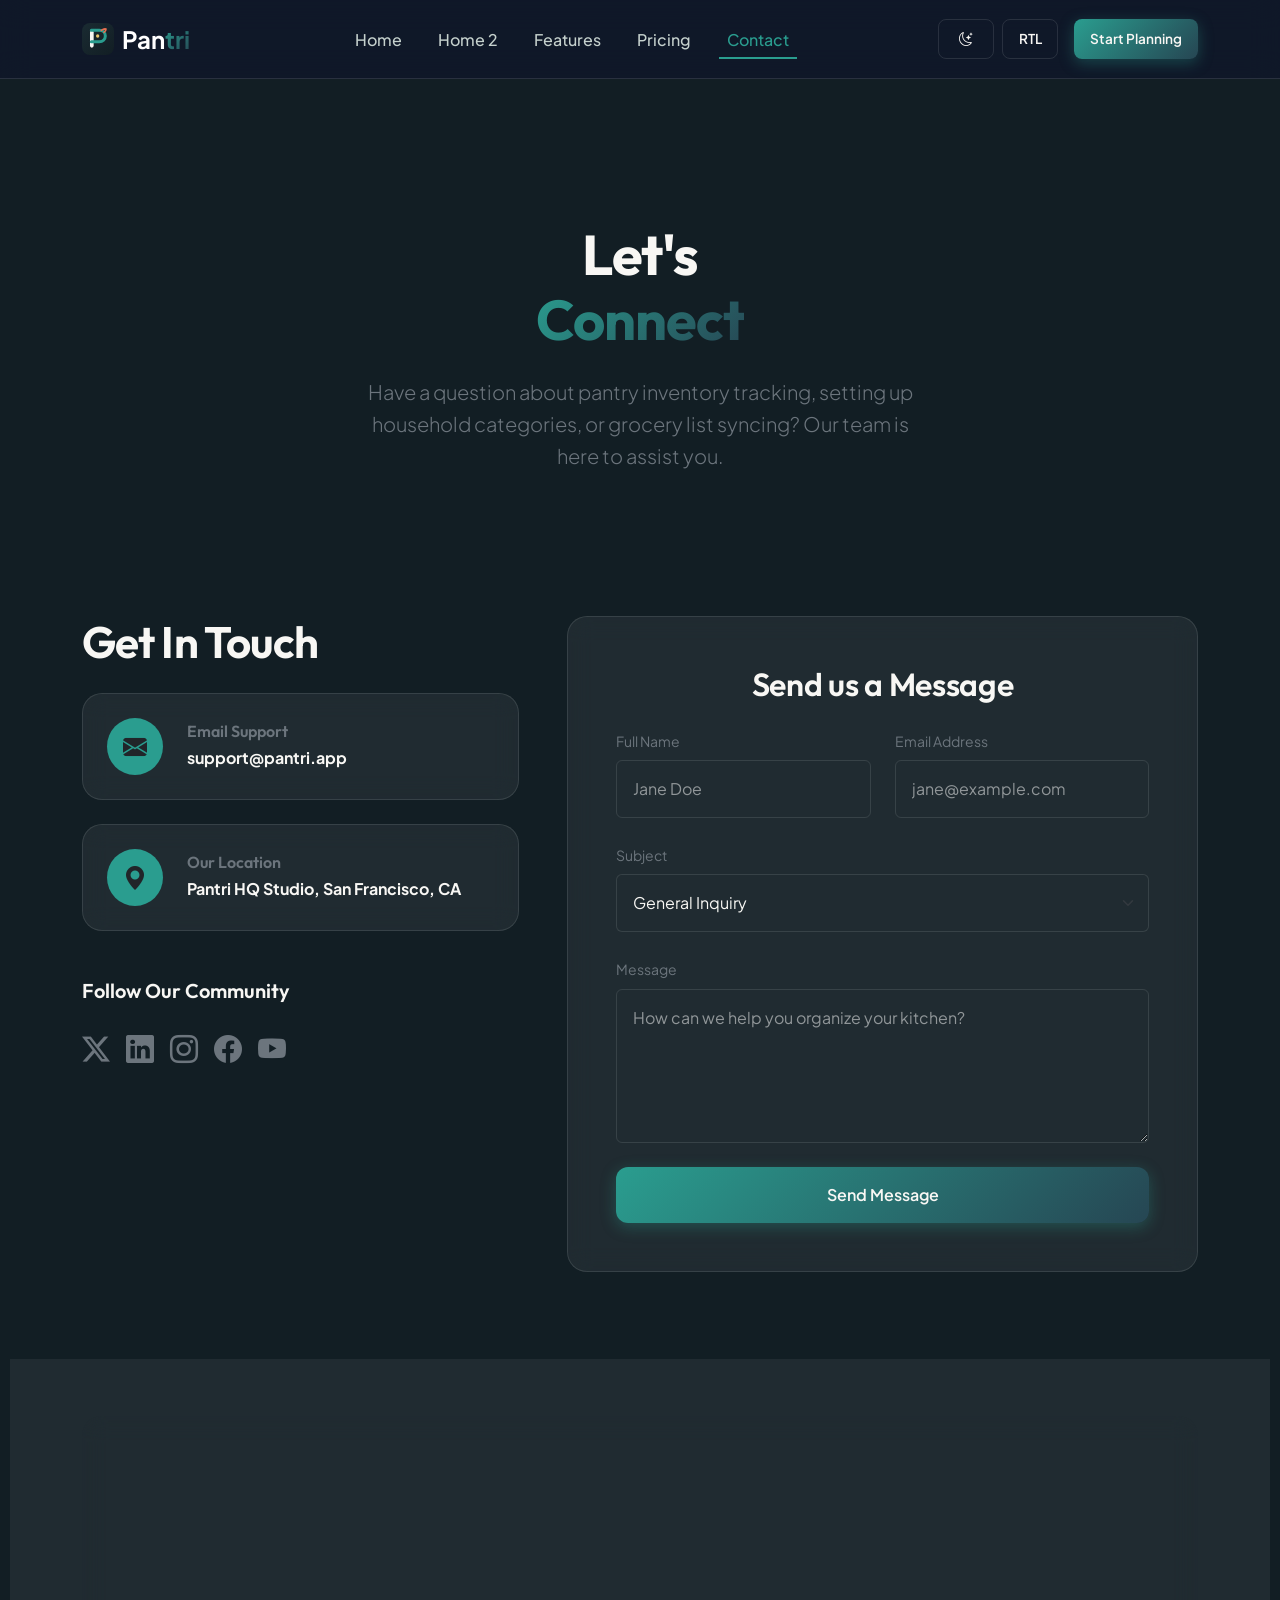
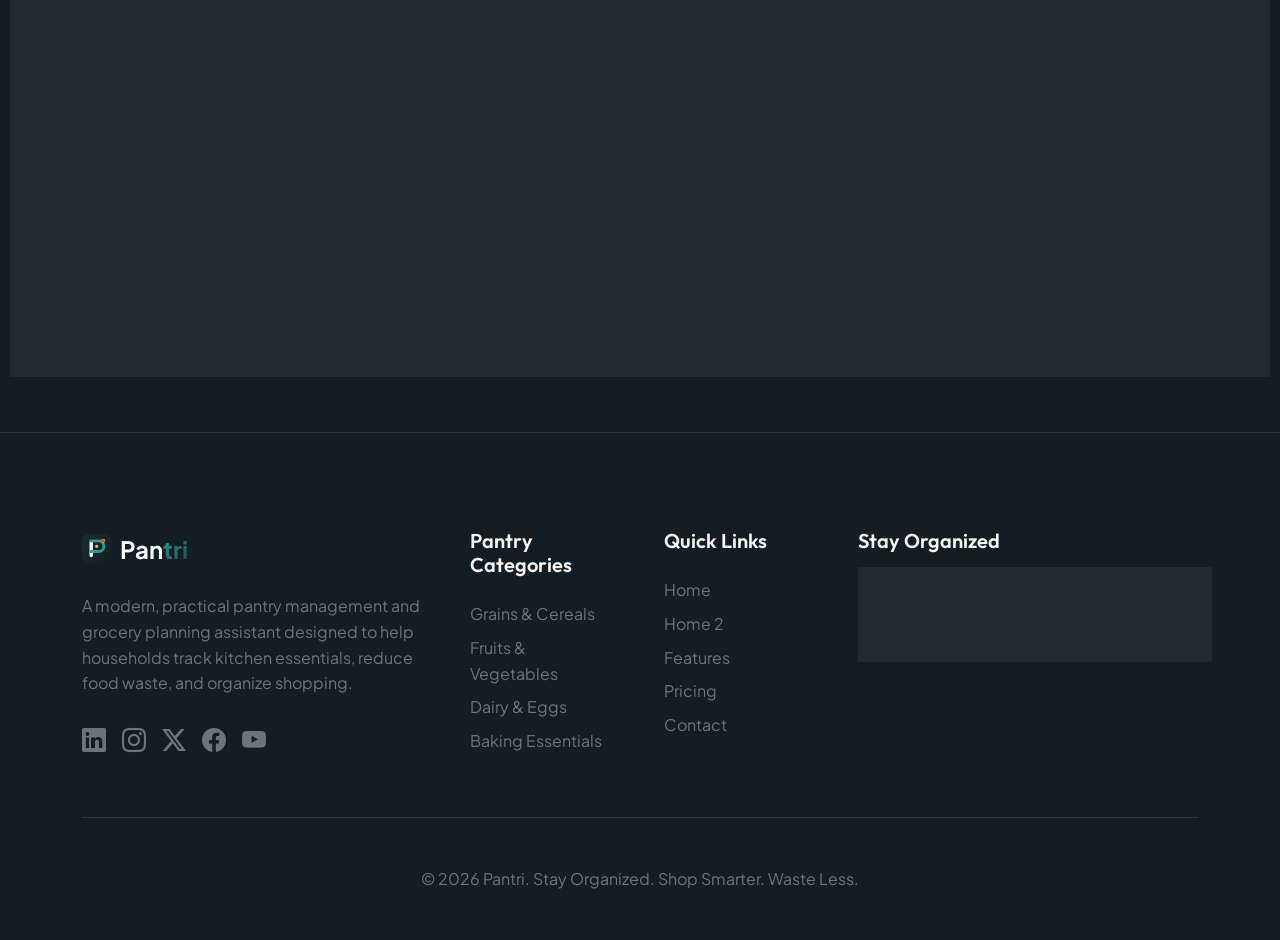
==== contact.html @ 6733223e "Initial commit: Pantri - Smart Pantry Management & Grocery Planner Website" ====
<!DOCTYPE html>
<html lang="en">

<head>
    <meta charset="UTF-8">
    <meta name="viewport" content="width=device-width, initial-scale=1.0">
    <title>Contact Us | Pantri</title>
    <link rel="icon" type="image/svg+xml" href="assets/images/logo.svg">
    <meta name="description"
        content="Get in touch with the Pantri team for support, feature suggestions, or household pantry setup assistance.">
    <link href="https://cdn.jsdelivr.net/npm/bootstrap@5.3.0/dist/css/bootstrap.min.css" rel="stylesheet">
    <link rel="stylesheet" href="https://cdn.jsdelivr.net/npm/bootstrap-icons@1.10.5/font/bootstrap-icons.css">
    <link rel="stylesheet" href="assets/css/style.css">
    <link rel="stylesheet" href="assets/css/dark-mode.css">
</head>

<body>

    <!-- Navbar -->
    <nav class="navbar navbar-expand-xl navbar-custom sticky-top">
        <div class="container">
            <a class="navbar-brand d-flex align-items-center" href="index.html">
                <img src="assets/images/logo.svg" alt="Pantri Logo" class="me-2" style="height: 32px; width: 32px;">
                <span class="fw-bold text-white fs-4">Pan<span class="text-gradient">tri</span></span>
            </a>
            <button class="navbar-toggler border-0" type="button" data-bs-toggle="collapse" data-bs-target="#navbarNav">
                <i class="bi bi-list text-white fs-2"></i>
            </button>
            <div class="collapse navbar-collapse" id="navbarNav">
                <ul class="navbar-nav mx-auto">
                    <li class="nav-item"><a class="nav-link" href="index.html">Home</a></li>
                    <li class="nav-item"><a class="nav-link" href="home2.html">Home 2</a></li>
                    <li class="nav-item"><a class="nav-link" href="services.html">Features</a></li>
                    <li class="nav-item"><a class="nav-link" href="pricing.html">Pricing</a></li>
                    <li class="nav-item"><a class="nav-link active" href="contact.html">Contact</a></li>
                </ul>
                <div class="d-flex align-items-center gap-3">
                    <div class="d-flex gap-2">
                        <button class="btn btn-outline-custom btn-sm d-flex align-items-center justify-content-center nav-toggle-btn" id="theme-toggle" title="Toggle Theme">
                            <i class="bi bi-moon-stars"></i>
                        </button>
                        <button class="btn btn-outline-custom btn-sm d-flex align-items-center justify-content-center nav-toggle-btn" id="rtl-toggle" title="RTL">
                            RTL
                        </button>
                    </div>
                    <a href="pricing.html" class="btn btn-primary-custom btn-sm d-flex align-items-center" title="Start Planning">
                        Start Planning
                    </a>
                </div>
            </div>
        </div>
    </nav>

    <!-- Contact Hero -->
    <section class="py-5 mt-5">
        <div class="container pt-5 text-center">
            <h1 class="display-3 fw-bold mb-4">Let's <br> <span class="text-gradient">Connect</span></h1>
            <p class="text-secondary lead max-w-600 mx-auto mb-5 px-3">Have a question about pantry inventory tracking, setting up household categories, or grocery list syncing? Our team is here to assist you.</p>
        </div>
    </section>

    <!-- Contact Form Section -->
    <section class="py-5">
        <div class="container">
            <div class="row g-5">
                <div class="col-lg-5 text-center text-lg-start">
                    <h2 class="h2 mb-4">Get In Touch</h2>

                    <div class="glass-card contact-info-card p-4 mb-4 d-flex flex-column flex-lg-row align-items-center text-center text-lg-start">
                        <div class="bg-primary-accent rounded-circle p-3 me-lg-4 mb-3 mb-lg-0 text-dark"><i
                                class="bi bi-envelope-fill fs-4"></i></div>
                        <div>
                            <h4 class="h6 text-secondary mb-1">Email Support</h4>
                            <p class="mb-0 fw-bold">support@pantri.app</p>
                        </div>
                    </div>

                    <div class="glass-card contact-info-card p-4 mb-4 d-flex flex-column flex-lg-row align-items-center text-center text-lg-start">
                        <div class="bg-primary-accent rounded-circle p-3 me-lg-4 mb-3 mb-lg-0 text-dark"><i
                                class="bi bi-geo-alt-fill fs-4"></i></div>
                        <div>
                            <h4 class="h6 text-secondary mb-1">Our Location</h4>
                            <p class="mb-0 fw-bold">Pantri HQ Studio, San Francisco, CA</p>
                        </div>
                    </div>

                    <div class="mt-5">
                        <h5 class="mb-4">Follow Our Community</h5>
                        <div class="d-flex justify-content-center justify-content-lg-start gap-3 fs-3 social-links">
                            <a href="#" class="text-secondary"><i class="bi bi-twitter-x"></i></a>
                            <a href="#" class="text-secondary"><i class="bi bi-linkedin"></i></a>
                            <a href="#" class="text-secondary"><i class="bi bi-instagram"></i></a>
                            <a href="#" class="text-secondary"><i class="bi bi-facebook"></i></a>
                            <a href="#" class="text-secondary"><i class="bi bi-youtube"></i></a>
                        </div>
                    </div>
                </div>

                <div class="col-lg-7">
                    <div class="glass-card p-5">
                        <h3 class="h4 mb-4 text-center">Send us a Message</h3>
                        <form id="contactForm">
                            <div class="row g-4 mb-4">
                                <div class="col-md-6">
                                    <label class="form-label text-secondary text-sm">Full Name</label>
                                    <input type="text"
                                        class="form-control bg-transparent border-color text-white shadow-none p-3"
                                        placeholder="Jane Doe">
                                </div>
                                <div class="col-md-6">
                                    <label class="form-label text-secondary text-sm">Email Address</label>
                                    <input type="email"
                                        class="form-control bg-transparent border-color text-white shadow-none p-3"
                                        placeholder="jane@example.com">
                                </div>
                            </div>
                            <div class="mb-4">
                                <label class="form-label text-secondary text-sm">Subject</label>
                                <select class="form-select bg-transparent border-color text-secondary shadow-none p-3">
                                    <option class="text-dark">General Inquiry</option>
                                    <option class="text-dark">Pantry Inventory Setup</option>
                                    <option class="text-dark">Grocery List Sync Support</option>
                                    <option class="text-dark">Feature Request & Feedback</option>
                                </select>
                            </div>
                            <div class="mb-4">
                                <label class="form-label text-secondary text-sm">Message</label>
                                <textarea class="form-control bg-transparent border-color text-white shadow-none p-3"
                                    rows="5" placeholder="How can we help you organize your kitchen?"></textarea>
                            </div>
                            <button type="submit" class="btn btn-primary-custom w-100 py-3">Send Message</button>
                        </form>
                    </div>
                </div>
            </div>
        </div>
    </section>

    <!-- Map Section -->
    <section class="py-5">
        <div class="container py-5">
            <div class="glass-card p-2 overflow-hidden shadow-lg border-0">
                <iframe
                    src="https://www.google.com/maps/embed?pb=!1m18!1m12!1m3!1d3153.8354345093747!2d-122.39998468468245!3d37.77492927975922!2m3!1f0!2f0!3f0!3m2!1i1024!2i768!4f13.1!3m3!1m2!1s0x8085807bed8f559a%3A0x4bb570dcf454c698!2sDesign%20District%2C%20San%20Francisco%2C%20CA!5e0!3m2!1sen!2sus!4v1689123456789!5m2!1sen!2sus"
                    width="100%" height="450"
                    style="border:0; border-radius: 12px; filter: grayscale(1) invert(1) contrast(1.2) opacity(0.8);"
                    allowfullscreen="" loading="lazy" referrerpolicy="no-referrer-when-downgrade"></iframe>
            </div>
        </div>
    </section>

    <!-- Footer -->
    <footer class="py-5 mt-5 border-top border-color">
        <div class="container py-5">
            <div class="row g-5">
                <div class="col-lg-4">
                    <a class="navbar-brand d-flex align-items-center mb-4" href="index.html">
                        <img src="assets/images/logo.svg" alt="Pantri Logo" height="30" width="30" class="me-2">
                        <span class="fw-bold text-white fs-4">Pan<span class="text-gradient">tri</span></span>
                    </a>
                    <p class="text-secondary">A modern, practical pantry management and grocery planning assistant designed to help households track kitchen essentials, reduce food waste, and organize shopping.</p>
                    <div class="d-flex gap-3 fs-4 mt-4 social-links">
                        <a href="#" class="text-secondary"><i class="bi bi-linkedin"></i></a>
                        <a href="#" class="text-secondary"><i class="bi bi-instagram"></i></a>
                        <a href="#" class="text-secondary"><i class="bi bi-twitter-x"></i></a>
                        <a href="#" class="text-secondary"><i class="bi bi-facebook"></i></a>
                        <a href="#" class="text-secondary"><i class="bi bi-youtube"></i></a>
                    </div>
                </div>
                <div class="col-6 col-lg-2">
                    <h5 class="mb-4">Pantry Categories</h5>
                    <ul class="list-unstyled text-secondary">
                        <li class="mb-2"><a href="services.html#categories" class="text-decoration-none text-secondary">Grains & Cereals</a></li>
                        <li class="mb-2"><a href="services.html#categories" class="text-decoration-none text-secondary">Fruits & Vegetables</a></li>
                        <li class="mb-2"><a href="services.html#categories" class="text-decoration-none text-secondary">Dairy & Eggs</a></li>
                        <li class="mb-2"><a href="services.html#categories" class="text-decoration-none text-secondary">Baking Essentials</a></li>
                    </ul>
                </div>
                <div class="col-6 col-lg-2">
                    <h5 class="mb-4">Quick Links</h5>
                    <ul class="list-unstyled text-secondary">
                        <li class="mb-2"><a href="index.html" class="text-decoration-none text-secondary">Home</a></li>
                        <li class="mb-2"><a href="home2.html" class="text-decoration-none text-secondary">Home 2</a></li>
                        <li class="mb-2"><a href="services.html" class="text-decoration-none text-secondary">Features</a></li>
                        <li class="mb-2"><a href="pricing.html" class="text-decoration-none text-secondary">Pricing</a></li>
                        <li class="mb-2"><a href="contact.html" class="text-decoration-none text-secondary">Contact</a></li>
                    </ul>
                </div>
                <div class="col-lg-4">
                    <h5 class="mb-4">Stay Organized</h5>
                    <div class="glass-card p-2 d-flex">
                        <input type="email" class="form-control bg-transparent border-0 text-white shadow-none"
                            placeholder="Enter your email">
                        <button class="btn btn-primary-custom ms-2">Subscribe</button>
                    </div>
                </div>
            </div>
            <div class="text-center mt-5 pt-5 text-secondary border-top border-color">
                <p>&copy; 2026 Pantri. Stay Organized. Shop Smarter. Waste Less.</p>
            </div>
        </div>
    </footer>

    <script src="https://cdn.jsdelivr.net/npm/bootstrap@5.3.0/dist/js/bootstrap.bundle.min.js"></script>
    <script src="assets/js/main.js"></script>
</body>

</html>
---- assets/css/style.css ----
@import url('https://fonts.googleapis.com/css2?family=Outfit:wght@400;500;600;700;800&family=Plus+Jakarta+Sans:wght@400;500;600;700;800&display=swap');

:root {
    --primary-bg: #121E24;
    --secondary-bg: #1A2B32;
    --card-bg: rgba(220, 227, 225, 0.07);
    --primary-accent: #2A9D8F;
    --secondary-accent: #264653;
    --accent-citrus: #E76F51;
    --accent-gold: #E9C46A;
    --supporting-neutral: #DCE3E1;
    --gradient-primary: linear-gradient(135deg, #2A9D8F, #264653);
    --gradient-accent: linear-gradient(135deg, #E76F51, #F4A261);
    --text-primary: #F8F7F4;
    --text-secondary: #C5D1CD;
    --border-color: rgba(220, 227, 225, 0.12);
    --glow-color: rgba(42, 157, 143, 0.28);
    --success: #2A9D8F;
    --warning: #E9C46A;
    --error: #E76F51;
    --transition: all 0.3s cubic-bezier(0.4, 0, 0.2, 1);
}

* {
    margin: 0;
    padding: 0;
    box-sizing: border-box;
}

body {
    font-size: 16px !important;
    font-family: 'Plus Jakarta Sans', sans-serif;
    font-weight: 400;
    background-color: var(--primary-bg);
    color: var(--text-primary);
    overflow-x: hidden;
    line-height: 1.6;
}

/* Glassmorphism */
.glass-card {
    background: var(--card-bg);
    backdrop-filter: blur(12px);
    -webkit-backdrop-filter: blur(12px);
    border: 1px solid var(--border-color);
    border-radius: 20px;
    transition: var(--transition);
}

.glass-card:hover {
    border-color: var(--primary-accent);
    box-shadow: 0 0 20px var(--glow-color);
    transform: translateY(-5px);
}

/* Typography Rules */
h1, .h1 {
    font-family: 'Outfit', sans-serif !important;
    font-size: clamp(2.5rem, 5vw, 3.5rem) !important;
    font-weight: 700 !important;
    letter-spacing: -0.02em;
}

.display-1,
.display-2,
.display-3,
.display-4,
.display-5,
.display-6 {
    font-family: 'Outfit', sans-serif !important;
    line-height: 1.15 !important;
    font-weight: 700 !important;
    letter-spacing: -0.02em;
}

h2, .h2 {
    font-family: 'Outfit', sans-serif !important;
    font-size: clamp(2rem, 4vw, 2.75rem) !important;
    font-weight: 650 !important;
    letter-spacing: -0.02em;
}

h3, .h3 {
    font-family: 'Outfit', sans-serif !important;
    font-size: clamp(1.5rem, 3vw, 2rem) !important;
    font-weight: 600 !important;
    letter-spacing: -0.01em;
}

h4, h5, h6, .h4, .h5, .h6 {
    font-family: 'Outfit', sans-serif !important;
    font-weight: 600 !important;
}

.text-gradient {
    background: var(--gradient-primary);
    -webkit-background-clip: text;
    background-clip: text;
    -webkit-text-fill-color: transparent;
}

/* Buttons */
.btn-primary-custom {
    background: var(--gradient-primary);
    border: none;
    color: #F8F7F4;
    padding: 12px 28px;
    border-radius: 12px;
    font-weight: 600;
    transition: var(--transition);
    box-shadow: 0 4px 15px rgba(42, 157, 143, 0.35);
}

.btn-primary-custom:hover {
    transform: translateY(-2px);
    box-shadow: 0 6px 20px rgba(42, 157, 143, 0.5);
    color: #FFFFFF;
}

.btn-outline-custom {
    background: transparent;
    border: 1px solid var(--border-color);
    color: var(--text-primary);
    padding: 12px 28px;
    border-radius: 12px;
    font-weight: 600;
    transition: var(--transition);
}

.btn-outline-custom:hover {
    background: var(--card-bg);
    border-color: var(--primary-accent);
    color: var(--primary-accent);
}

.btn-primary-custom.btn-sm,
.btn-outline-custom.btn-sm {
    padding: 6px 16px !important;
    font-size: 0.85rem !important;
    border-radius: 8px !important;
}

/* Header Buttons & Icons: Equal Height Alignment */
.navbar-custom .btn {
    height: 40px !important;
    min-height: 40px !important;
    display: inline-flex !important;
    align-items: center !important;
    justify-content: center !important;
    padding: 8px 16px !important;
    font-weight: 600;
}

.nav-toggle-btn {
    width: 56px !important;
    min-width: 56px !important;
    height: 40px !important;
    min-height: 40px !important;
    padding: 8px 10px !important;
    display: inline-flex !important;
    align-items: center !important;
    justify-content: center !important;
    gap: 0;
}

/* Navbar */
.navbar-custom {
    background: rgba(15, 23, 42, 0.8);
    backdrop-filter: blur(15px);
    border-bottom: 1px solid var(--border-color);
    padding: 15px 0;
    transition: var(--transition);
}

.navbar-brand img {
    height: 40px;
}

.nav-link {
    color: var(--text-secondary) !important;
    font-weight: 500;
    margin: 0 10px;
    transition: var(--transition);
    position: relative;
    padding-bottom: 6px !important;
}

.nav-link::after {
    content: '';
    position: absolute;
    bottom: 0;
    left: 0;
    width: 100%;
    height: 2px;
    background-color: var(--primary-accent);
    transform: scaleX(0);
    transition: transform 0.3s ease;
    transform-origin: right;
}

.nav-link:hover::after,
.nav-link.active::after {
    transform: scaleX(1);
    transform-origin: left;
}

.nav-link:hover,
.nav-link.active {
    color: var(--primary-accent) !important;
}

@media (min-width: 1200px) {
    .navbar-custom .navbar-collapse {
        align-items: center;
    }

    .navbar-custom .navbar-nav .nav-item {
        flex-shrink: 0;
    }

    .navbar-custom .navbar-nav .nav-link {
        white-space: nowrap;
    }
}

@media (max-width: 1199.98px) {
    .navbar-custom {
        z-index: 1050 !important;
    }
    
    .navbar-custom .navbar-brand,
    .navbar-custom .navbar-toggler {
        position: relative;
        z-index: 1060 !important;
    }

    .navbar-custom .navbar-collapse {
        position: fixed !important;
        top: 0;
        left: 0;
        width: 100vw !important;
        height: 100vh !important;
        background: var(--primary-bg) !important;
        z-index: 1050 !important;
        padding: 100px 24px 40px !important;
        margin: 0 !important;
        border: none !important;
        border-radius: 0 !important;
        display: flex !important;
        flex-direction: column !important;
        align-items: center !important;
        justify-content: center !important;
        overflow-y: auto !important;
        opacity: 0;
        visibility: hidden;
        transition: opacity 0.3s ease, visibility 0.3s ease !important;
    }

    .navbar-custom .navbar-collapse.collapsing {
        height: 100vh !important;
        display: flex !important;
        opacity: 0;
        visibility: visible !important;
        transition: opacity 0.3s ease !important;
    }

    .navbar-custom .navbar-collapse.show {
        opacity: 1 !important;
        visibility: visible !important;
    }
    
    .navbar-custom .navbar-collapse:not(.show):not(.collapsing) {
        display: none !important;
    }

    .navbar-custom .navbar-nav {
        text-align: center;
        margin-bottom: 30px !important;
        width: 100%;
        display: flex;
        flex-direction: column;
        align-items: center;
        gap: 15px !important;
    }

    .navbar-custom .navbar-nav .nav-link {
        font-size: 1.5rem !important;
        padding: 8px 0 !important;
        margin: 0 !important;
    }

    .navbar-custom .navbar-collapse > .d-flex.align-items-center.gap-3 {
        justify-content: center !important;
        width: 100% !important;
        flex-direction: row !important;
        flex-wrap: wrap !important;
        gap: 15px !important;
    }
}

.back-to-top {
    position: fixed;
    right: 24px;
    bottom: 24px;
    width: 46px;
    height: 46px;
    border: 1px solid var(--border-color);
    border-radius: 12px;
    background: rgba(30, 41, 59, 0.9);
    color: #f8fafc;
    display: inline-flex;
    align-items: center;
    justify-content: center;
    cursor: pointer;
    z-index: 999;
    opacity: 0;
    visibility: hidden;
    transform: translateY(8px);
    transition: var(--transition);
}

.back-to-top i {
    color: inherit;
    font-size: 20px;
    line-height: 1;
}

.back-to-top:hover {
    border-color: var(--primary-accent);
    color: var(--primary-accent);
    background: rgba(30, 41, 59, 1);
}

.back-to-top.show {
    opacity: 1;
    visibility: visible;
    transform: translateY(0);
}

/* Hero Section */
.hero-section {
    padding: 140px 0 100px;
    position: relative;
    overflow: hidden;
}

[dir="rtl"] .hero-section {
    text-align: right !important;
}

@media (min-width: 992px) {
    [dir="rtl"] .hero-section .text-lg-start {
        text-align: right !important;
    }
    [dir="rtl"] .hero-section .justify-content-lg-start {
        justify-content: flex-start !important;
    }
[dir="rtl"] .hero-section .pe-lg-5 {
        padding-right: 0 !important;
        padding-left: 3rem !important;
    }
}

.hero-section-alt {
    position: relative;
    overflow: hidden;
}

.hero-glow {
    position: absolute;
    top: -10%;
    right: -10%;
    width: 600px;
    height: 600px;
    background: radial-gradient(circle, rgba(42, 157, 143, 0.18) 0%, rgba(38, 70, 83, 0.06) 50%, transparent 100%);
    filter: blur(80px);
    z-index: -1;
}

.hero-mockup-wrapper {
    position: relative;
    z-index: 1;
}

.hero-mockup-wrapper img {
    width: 100%;
    border-radius: 30px;
    border: 1px solid var(--border-color);
    box-shadow: 0 30px 60px rgba(0, 0, 0, 0.5);
}

.premium-brand-img {
    width: 100%;
    aspect-ratio: 16 / 9;
    object-fit: cover;
    display: block;
}

/* Animations */
@keyframes float {
    0% {
        transform: translateY(0px);
    }

    50% {
        transform: translateY(-20px);
    }

    100% {
        transform: translateY(0px);
    }
}

.float-animation {
    animation: float 6s ease-in-out infinite;
}

/* Dashboard UI */
.dashboard-card {
    background: var(--card-bg);
    border: 1px solid var(--border-color);
    border-radius: 16px;
    padding: 24px;
    height: 100%;
    transition: var(--transition);
}

.stat-icon {
    width: 48px;
    height: 48px;
    display: flex;
    align-items: center;
    justify-content: center;
    border-radius: 12px;
    font-size: 1.5rem;
    margin-bottom: 20px;
}

.sidebar-nav {
    list-style: none;
    padding: 0;
}

.sidebar-link {
    display: flex;
    align-items: center;
    padding: 12px 20px;
    color: var(--text-secondary);
    text-decoration: none;
    border-radius: 10px;
    margin-bottom: 8px;
    transition: var(--transition);
}

.sidebar-link i {
    width: 24px;
    margin-right: 12px;
    font-size: 1.2rem;
}

.sidebar-link:hover,
.sidebar-link.active {
    background: rgba(34, 197, 94, 0.1);
    color: var(--primary-accent);
}

.table-glass {
    border-collapse: separate;
    border-spacing: 0 10px;
}

.table-glass tr td,
.table-glass tr th {
    background: var(--card-bg);
    border: none;
    padding: 15px 20px;
    vertical-align: middle;
}

.table-glass tr td:first-child {
    border-radius: 12px 0 0 12px;
}

.table-glass tr td:last-child {
    border-radius: 0 12px 12px 0;
}

.status-badge {
    padding: 5px 12px;
    border-radius: 20px;
    font-size: 0.8rem;
    font-weight: 600;
}

.status-active {
    background: rgba(34, 197, 94, 0.1);
    color: var(--success);
}

.status-paused {
    background: rgba(245, 158, 11, 0.1);
    color: var(--warning);
}

/* Sidebar & Main Content Layout */
.sidebar {
    width: 280px;
    background: var(--secondary-bg);
    border-right: 1px solid var(--border-color);
    height: 100vh;
    position: fixed;
    top: 0;
    left: 0;
    padding: 30px;
    z-index: 1050;
    transition: var(--transition);
}

.main-content {
    margin-left: 280px;
    padding: 40px;
    min-height: 100vh;
}

/* Responsive */
@media (max-width: 991px) {
    .sidebar {
        transform: translateX(-100%);
    }

    .sidebar.active {
        transform: translateX(0);
    }

    .main-content {
        margin-left: 0;
    }
}

/* RTL Layout Overrides */
[dir="rtl"] .sidebar {
    left: auto !important;
    right: 0 !important;
    border-right: none !important;
    border-left: 1px solid var(--border-color) !important;
}

[dir="rtl"] .main-content {
    margin-left: 0 !important;
    margin-right: 280px !important;
}

[dir="rtl"] .sidebar-link i {
    margin-right: 0 !important;
    margin-left: 12px !important;
}

[dir="rtl"] #delivery-section .bg-primary-accent,
[dir="rtl"] #delivery-section .bg-secondary {
    display: inline-flex;
    align-items: center;
    justify-content: center;
    flex-shrink: 0;
}

[dir="rtl"] #delivery-section .bg-primary-accent i,
[dir="rtl"] #delivery-section .bg-secondary i {
    line-height: 1;
    display: block;
}

[dir="rtl"] #orders-section .bi-credit-card-2-front {
    margin-right: 0 !important;
    margin-left: 1rem !important;
}

@media (min-width: 992px) {
    [dir="rtl"] .contact-info-card {
        flex-direction: row-reverse !important;
    }

    [dir="rtl"] .contact-info-card .bg-primary-accent {
        margin-left: 0 !important;
        margin-right: 1.5rem !important;
    }
}

.contact-info-card .bg-primary-accent {
    display: inline-flex;
    align-items: center;
    justify-content: center;
    flex-shrink: 0;
}

.contact-info-card .bg-primary-accent i {
    line-height: 1;
    display: block;
}

@media (max-width: 991px) {
    [dir="rtl"] .sidebar {
        transform: translateX(100%) !important;
    }

    [dir="rtl"] .sidebar.active {
        transform: translateX(0) !important;
    }

    [dir="rtl"] .main-content {
        margin-right: 0 !important;
    }
}


.max-w-600 {
    max-width: 600px;
}

.text-sm {
    font-size: 0.875rem;
}

.bg-secondary-bg {
    background-color: var(--secondary-bg);
}

.border-color {
    border-color: var(--border-color) !important;
}

.text-primary-accent {
    color: var(--primary-accent) !important;
}

/* Form Controls Visibility */
.form-control,
.form-select {
    color: var(--text-primary) !important;
}

.form-control::placeholder {
    color: rgba(255, 255, 255, 0.5) !important;
    opacity: 1 !important;
}

.form-control:focus,
.form-select:focus {
    color: var(--text-primary) !important;
    border-color: var(--primary-accent) !important;
    background-color: rgba(255, 255, 255, 0.02) !important;
    outline-color: var(--primary-accent) !important;
    box-shadow: 0 0 0 0.25rem rgba(169, 196, 108, 0.25) !important;
}

.input-group-text {
    background-color: transparent;
    border-color: var(--border-color);
    color: var(--text-secondary);
}

/* Social Links Hover */
footer .social-links a.text-secondary {
    transition: all 0.3s ease;
}

footer .social-links a.text-secondary:hover {
    color: var(--primary-accent) !important;
    transform: translateY(-5px) !important;
}

/* Footer Styles: Link Hover & Spacing Fix */
footer {
    padding-top: 3rem !important;
    padding-bottom: 1rem !important;
}

footer .container {
    padding-top: 3rem !important;
    padding-bottom: 0 !important;
}

footer p {
    margin-bottom: 0 !important;
}

footer a.text-secondary {
    transition: var(--transition);
    display: inline-block;
}

footer a.text-secondary:hover {
    color: var(--primary-accent) !important;
    transform: translateX(5px);
}

body.light-theme footer a.text-secondary:hover {
    color: var(--secondary-accent) !important;
    transform: translateX(5px);
}

@media (min-width: 992px) and (max-width: 1199.98px) {
    .story-quote {
        min-height: 108px;
    }
}

/* Custom primary brand color overrides */
.bg-primary-accent {
    background-color: var(--primary-accent) !important;
}
.border-primary-accent {
    border-color: var(--primary-accent) !important;
}
a {
    color: var(--primary-accent);
    text-decoration: none;
    transition: var(--transition);
}
a:hover {
    color: var(--secondary-accent);
    text-decoration: none !important;
}
a.text-primary-accent:hover {
    color: var(--secondary-accent) !important;
    text-decoration: none !important;
    opacity: 0.9;
}
mark {
    background-color: rgba(42, 157, 143, 0.2);
    color: var(--text-primary);
}
u {
    text-decoration-color: var(--primary-accent);
}

/* Dashboard Numbers custom fonts and size rules */
.dashboard-number, .stat-number, .number-font {
    font-family: 'Plus Jakarta Sans', sans-serif !important;
    font-weight: 700 !important;
}

/* Unique layout helper classes */
.section-title {
    font-family: 'Outfit', sans-serif !important;
    font-size: clamp(1.75rem, 4vw, 2.5rem) !important;
    font-weight: 700 !important;
    line-height: 1.25 !important;
    letter-spacing: -0.02em;
}

.hover-effect {
    transition: var(--transition);
}
.hover-effect:hover {
    transform: translateY(-5px);
    box-shadow: 0 10px 25px rgba(42, 157, 143, 0.2) !important;
    border-color: var(--primary-accent) !important;
}
.max-w-700 {
    max-width: 700px;
}

.hero-title {
    font-family: 'Outfit', sans-serif !important;
    font-size: clamp(2rem, 5vw, 3.25rem) !important;
    line-height: 1.15 !important;
    font-weight: 750 !important;
    letter-spacing: -0.025em;
}

/* Dashboard overview metric cards text sizing */
.overview-metric-card h3 {
    font-size: clamp(1.3rem, 1.8vw, 1.65rem) !important;
}

@media (width: 1024px) {
    .sidebar {
        transform: translateX(-100%) !important;
    }

    .sidebar.active {
        transform: translateX(0) !important;
    }

    #sidebar-close {
        display: block !important;
    }

    .main-content {
        margin-left: 0 !important;
        padding: 24px !important;
    }

    .main-content header {
        flex-wrap: nowrap;
        align-items: center !important;
        gap: 12px !important;
        margin-bottom: 2rem !important;
    }

    .main-content header > .d-flex.align-items-center {
        flex: 1 1 auto;
        min-width: 0;
    }

    .main-content header > .d-flex.align-items-center.gap-3 {
        width: auto;
        justify-content: flex-end;
        gap: 8px !important;
        flex-shrink: 0;
    }

    .main-content header #sidebar-toggle {
        display: inline-flex !important;
        align-items: center;
        justify-content: center;
        width: 40px !important;
        min-width: 40px !important;
        height: 40px !important;
        min-height: 40px !important;
        padding: 0 !important;
    }

    .main-content header #sidebar-toggle i {
        font-size: 1.9rem !important;
    }

    .main-content header h1 {
        font-size: 1.75rem !important;
    }

    .main-content header .nav-toggle-btn {
        width: 40px !important;
        min-width: 40px !important;
        height: 40px !important;
        min-height: 40px !important;
        padding: 0 !important;
    }

    .main-content header img.rounded-circle {
        width: 36px !important;
        height: 36px !important;
    }
}

/* Mobile responsive overrides for Dashboard Header & Section Alignments */
@media (max-width: 991px) {
    .main-content {
        padding: 24px !important; /* Reduce padding from 40px to 24px on tablet/mobile for alignment */
    }
    
    .main-content header h1 {
        font-size: 1.5rem !important; /* Reduce dashboard header title size on tablet/mobile */
    }
}

@media (max-width: 767px) {
    .overview-metric-card h3 {
        font-size: 1.65rem !important; /* Scale down overview metric numbers to avoid wrapping */
    }
}

@media (max-width: 575px) {
    .main-content {
        padding: 16px !important; /* Further reduce padding on small mobile screens */
    }
    
    .main-content header {
        margin-bottom: 2rem !important;
    }
    
    .main-content header h1 {
        font-size: 1rem !important; /* Significantly reduce dashboard header title size on mobile to fit one line */
    }
    
    .main-content header p.text-sm {
        font-size: 0.7rem !important; /* Scale down header subtitle text */
    }

    .main-content header .nav-toggle-btn {
        width: 32px !important;
        min-width: 32px !important;
        height: 32px !important;
        min-height: 32px !important;
        padding: 0 !important;
        font-size: 0.75rem !important;
        border-radius: 6px !important;
    }

    .main-content header #sidebar-toggle i {
        font-size: 1.5rem !important; /* Reduce burger menu icon size on mobile */
    }

    .main-content header img.rounded-circle {
        width: 32px !important;
        height: 32px !important; /* Reduce avatar image size on mobile */
    }
    
    /* Ensure header controls are clean on mobile */
    .main-content header .d-flex.align-items-center.gap-3 {
        gap: 8px !important;
    }
    
    /* Stats metric card titles and texts scaling */
    .overview-metric-card h3 {
        font-size: 1.35rem !important;
    }
    
    .overview-metric-card .overview-metric-label {
        font-size: 0.8rem !important;
    }
    
    .overview-metric-card .overview-metric-change {
        font-size: 0.75rem !important;
    }
    
    /* Stack chart headers to avoid overlap */
    .dashboard-card .d-flex.justify-content-between.align-items-center.mb-4 {
        flex-direction: column !important;
        align-items: flex-start !important;
        gap: 12px !important;
    }
    
    /* Stack greenhouse logs item headers on mobile */
    .bg-secondary-bg .d-flex.justify-content-between.mb-1 {
        flex-direction: column !important;
        align-items: flex-start !important;
        gap: 6px !important;
    }
}

.portfolio-card-equal {
    height: 100%;
    display: flex;
    flex-direction: column;
}

.portfolio-card-equal p.text-secondary {
    flex-grow: 1;
}

/* Revolutionary Features RTL Alignment */
[dir="rtl"] #revolutionary-features {
    text-align: right !important;
}

[dir="rtl"] #revolutionary-features .feature-icon {
    margin-right: 0 !important;
    margin-left: 1.5rem !important;
}

[dir="rtl"] #revolutionary-features li i {
    margin-right: 0 !important;
    margin-left: 0.5rem !important;
}

/* Weekly Box Preview RTL Alignment */
[dir="rtl"] #box-preview {
    text-align: right !important;
}

[dir="rtl"] #box-preview .badge {
    margin-right: 0 !important;
    margin-left: 1rem !important;
}

/* Pricing Plans RTL Alignment */
[dir="rtl"] #pricing-plans {
    text-align: right !important;
}

[dir="rtl"] #pricing-plans li i {
    margin-right: 0 !important;
    margin-left: 0.5rem !important;
}

/* Pricing FAQ RTL Alignment and Dark Theme Visibility */
#pricingFaqAccordion .accordion-button {
    color: var(--text-primary) !important;
}

#pricingFaqAccordion .accordion-body {
    color: var(--text-secondary) !important;
}

[dir="rtl"] #pricingFaqAccordion {
    direction: rtl;
}

[dir="rtl"] #pricingFaqAccordion .accordion-button {
    text-align: right;
}

body:not(.light-theme) #pricingFaqAccordion .accordion-button::after {
    filter: brightness(0) invert(1);
}

/* Features Page: RTL Alignment */
[dir="rtl"] #growing-process {
    text-align: right !important;
}

[dir="rtl"] #growing-process .process-step-number {
    margin-right: 0 !important;
    margin-left: 1.5rem !important;
}

/* Testimonials RTL Alignment */
[dir="rtl"] #testimonials {
    text-align: right !important;
}

@media (min-width: 992px) {
    [dir="rtl"] #testimonials .testimonial-header {
        align-items: flex-start !important;
    }
    
    [dir="rtl"] #testimonials .testimonial-meta {
        text-align: right !important;
    }
}
---- assets/css/dark-mode.css ----
/* Light Mode Theme for Pantry Management & Grocery Planner (Nordic Botanical & Citrus Palette) */

body.light-theme {
    --primary-bg: #F8F7F4;
    --secondary-bg: #FFFFFF;
    --card-bg: #FFFFFF;
    --primary-accent: #2A9D8F;
    --secondary-accent: #264653;
    --accent-citrus: #E76F51;
    --accent-gold: #E9C46A;
    --supporting-neutral: #DCE3E1;
    --gradient-primary: linear-gradient(135deg, #264653, #2A9D8F);
    --gradient-accent: linear-gradient(135deg, #E76F51, #F4A261);
    --text-primary: #1A262B;
    --text-secondary: #53666C;
    --border-color: rgba(26, 38, 43, 0.08);
    --glow-color: rgba(42, 157, 143, 0.2);
    background-color: var(--primary-bg);
    color: var(--text-primary);
}

/* Navbar Light Theme */
body.light-theme .navbar-custom {
    background: rgba(248, 247, 244, 0.92);
    backdrop-filter: blur(15px);
    border-bottom: 1px solid rgba(26, 38, 43, 0.08);
}

body.light-theme .nav-link {
    color: #53666C !important;
}

body.light-theme .nav-link:hover,
body.light-theme .nav-link.active {
    color: var(--primary-accent) !important;
}

body.light-theme .nav-link::after {
    background-color: var(--primary-accent) !important;
}

body.light-theme .navbar-brand .text-white {
    color: #1A262B !important;
}

/* Sections & Typography */
body.light-theme .bg-secondary-bg {
    background-color: #FFFFFF;
}

body.light-theme .text-secondary {
    color: #53666C !important;
}

body.light-theme .text-white {
    color: #1A262B !important;
}

body.light-theme .display-1,
body.light-theme .display-2,
body.light-theme .display-3,
body.light-theme .display-4,
body.light-theme .display-5,
body.light-theme .display-6,
body.light-theme .h1,
body.light-theme .h2,
body.light-theme .h3,
body.light-theme .h4,
body.light-theme .h5,
body.light-theme .h6,
body.light-theme .section-title,
body.light-theme .hero-title {
    color: #1A262B;
}

body.light-theme .hero-ai-enhanced-badge {
    background-color: var(--primary-accent) !important;
    color: #F8F7F4 !important;
}

/* Cards */
body.light-theme .glass-card {
    background: #FFFFFF;
    border-color: rgba(26, 38, 43, 0.08);
    box-shadow: 0 10px 30px rgba(26, 38, 43, 0.05);
}

body.light-theme .glass-card:hover {
    border-color: var(--primary-accent);
    box-shadow: 0 15px 35px rgba(42, 157, 143, 0.18);
}

/* Tables */
body.light-theme .table-dark {
    --bs-table-bg: transparent;
    color: #1A262B;
}

body.light-theme .table-glass tr td,
body.light-theme .table-glass tr th {
    background: #FFFFFF;
    color: #1A262B;
    border-bottom: 1px solid rgba(26, 38, 43, 0.08);
}

body.light-theme .table-glass th.text-secondary {
    color: #53666C !important;
}

/* Form Controls */
body.light-theme .form-control,
body.light-theme .form-select {
    border-color: rgba(26, 38, 43, 0.18) !important;
    color: #1A262B !important;
    background-color: #FFFFFF !important;
}

body.light-theme .form-control::placeholder {
    color: #8A9A9F !important;
}

body.light-theme .input-group-text {
    border-color: rgba(26, 38, 43, 0.18) !important;
    color: #53666C !important;
}

/* Footer */
body.light-theme footer {
    border-top: 1px solid rgba(26, 38, 43, 0.08);
}

body.light-theme footer .text-secondary {
    color: #53666C !important;
}

body.light-theme footer a {
    transition: color 0.3s ease, transform 0.3s ease;
}

body.light-theme footer a:hover {
    color: var(--primary-accent) !important;
}

body.light-theme footer .social-links a:hover {
    transform: translateY(-5px);
}

body.light-theme .border-color {
    border-color: rgba(26, 38, 43, 0.08) !important;
}

/* Navbar Toggler Fix */
body.light-theme .navbar-toggler,
body.light-theme .navbar-toggler i {
    color: #1A262B !important;
    opacity: 1 !important;
    box-shadow: none !important;
    outline: none !important;
}

/* Mobile/Tablet Menu Fix */
@media (max-width: 1199.98px) {
    body.light-theme .navbar-custom .navbar-collapse {
        background: rgba(248, 247, 244, 0.98) !important;
    }
}

/* Buttons */
body.light-theme .btn-outline-custom {
    color: #1A262B;
    border-color: rgba(26, 38, 43, 0.18);
}

body.light-theme .btn-outline-custom:hover {
    background: #E8EEEC;
    border-color: var(--primary-accent);
    color: var(--primary-accent);
}

body.light-theme .btn-primary-custom {
    background: var(--gradient-primary);
    color: #F8F7F4;
    box-shadow: 0 4px 15px rgba(38, 70, 83, 0.3);
}

body.light-theme .btn-primary-custom:hover {
    box-shadow: 0 6px 20px rgba(42, 157, 143, 0.45);
    color: #FFFFFF;
}
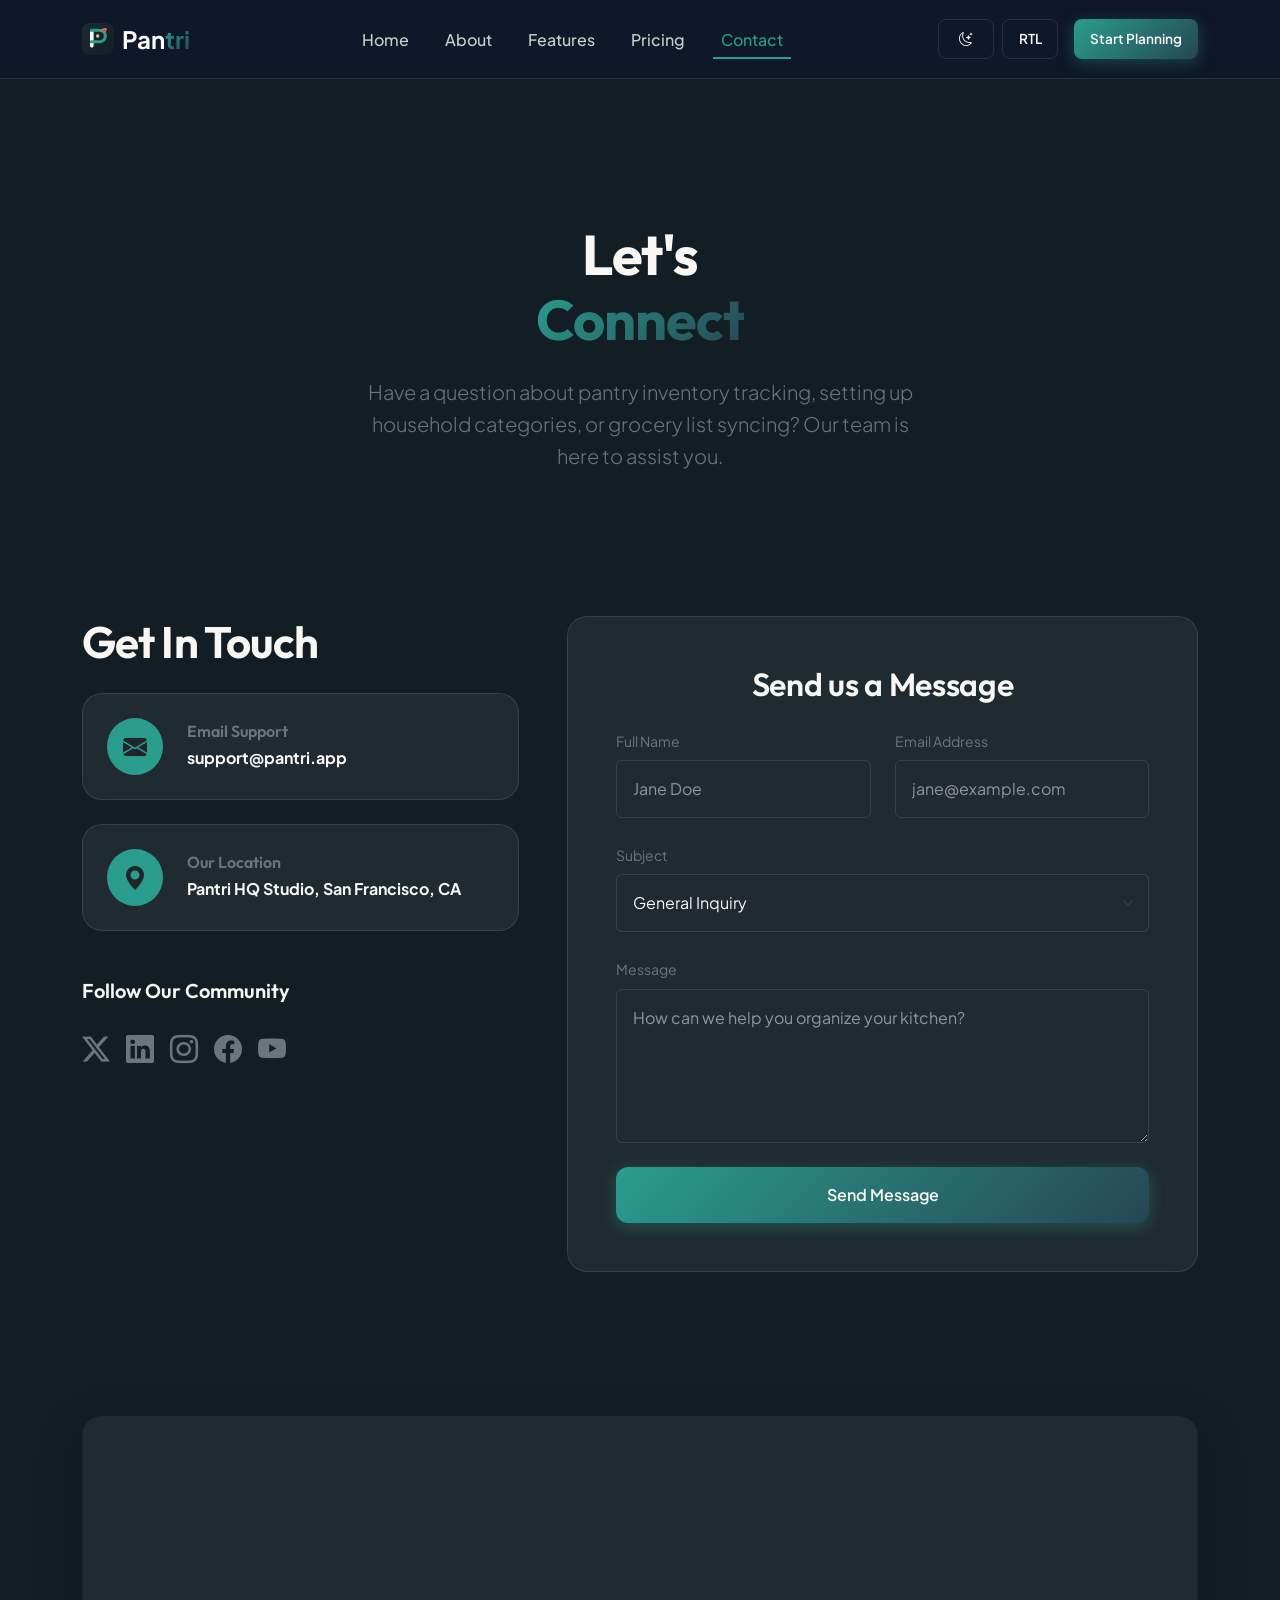
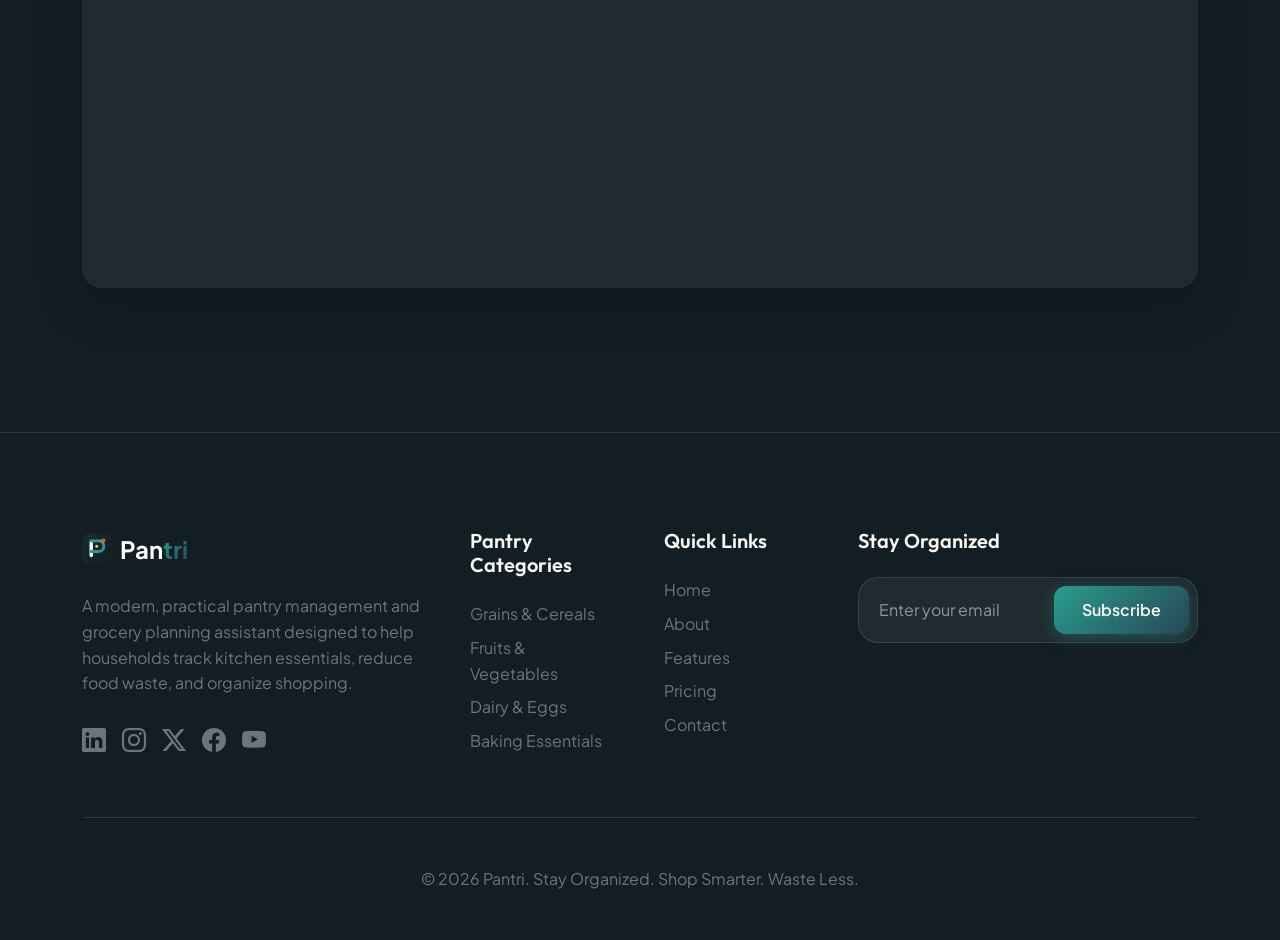
==== commit 91e9e4c2: "Fix navbar visibility and scroll locking at 1024px responsive views" ====
--- a/contact.html
+++ b/contact.html
@@ -29,7 +29,7 @@
             <div class="collapse navbar-collapse" id="navbarNav">
                 <ul class="navbar-nav mx-auto">
                     <li class="nav-item"><a class="nav-link" href="index.html">Home</a></li>
-                    <li class="nav-item"><a class="nav-link" href="home2.html">Home 2</a></li>
+                    <li class="nav-item"><a class="nav-link" href="home2.html">About</a></li>
                     <li class="nav-item"><a class="nav-link" href="services.html">Features</a></li>
                     <li class="nav-item"><a class="nav-link" href="pricing.html">Pricing</a></li>
                     <li class="nav-item"><a class="nav-link active" href="contact.html">Contact</a></li>
@@ -180,7 +180,7 @@
                     <h5 class="mb-4">Quick Links</h5>
                     <ul class="list-unstyled text-secondary">
                         <li class="mb-2"><a href="index.html" class="text-decoration-none text-secondary">Home</a></li>
-                        <li class="mb-2"><a href="home2.html" class="text-decoration-none text-secondary">Home 2</a></li>
+                        <li class="mb-2"><a href="home2.html" class="text-decoration-none text-secondary">About</a></li>
                         <li class="mb-2"><a href="services.html" class="text-decoration-none text-secondary">Features</a></li>
                         <li class="mb-2"><a href="pricing.html" class="text-decoration-none text-secondary">Pricing</a></li>
                         <li class="mb-2"><a href="contact.html" class="text-decoration-none text-secondary">Contact</a></li>
--- a/assets/css/style.css
+++ b/assets/css/style.css
@@ -590,11 +590,24 @@
     align-items: center;
     justify-content: center;
     flex-shrink: 0;
+    transition: transform 0.3s ease, box-shadow 0.3s ease;
+}
+
+.contact-info-card:hover .bg-primary-accent,
+.contact-info-card .bg-primary-accent:hover {
+    transform: scale(1.1) rotate(5deg);
+    box-shadow: 0 0 20px var(--glow-color);
 }
 
 .contact-info-card .bg-primary-accent i {
     line-height: 1;
     display: block;
+    transition: transform 0.3s ease;
+}
+
+.contact-info-card:hover .bg-primary-accent i,
+.contact-info-card .bg-primary-accent:hover i {
+    transform: scale(1.05);
 }
 
 @media (max-width: 991px) {
@@ -659,10 +672,16 @@
 }
 
 /* Social Links Hover */
+.social-links a,
 footer .social-links a.text-secondary {
+    display: inline-flex;
+    align-items: center;
+    justify-content: center;
     transition: all 0.3s ease;
 }
 
+.social-links a:hover,
+.social-links a.text-secondary:hover,
 footer .social-links a.text-secondary:hover {
     color: var(--primary-accent) !important;
     transform: translateY(-5px) !important;
--- a/assets/css/dark-mode.css
+++ b/assets/css/dark-mode.css
@@ -133,16 +133,20 @@
     color: #53666C !important;
 }
 
+body.light-theme .social-links a,
 body.light-theme footer a {
     transition: color 0.3s ease, transform 0.3s ease;
 }
 
+body.light-theme .social-links a:hover,
+body.light-theme .social-links a.text-secondary:hover,
 body.light-theme footer a:hover {
     color: var(--primary-accent) !important;
 }
 
+body.light-theme .social-links a:hover,
 body.light-theme footer .social-links a:hover {
-    transform: translateY(-5px);
+    transform: translateY(-5px) !important;
 }
 
 body.light-theme .border-color {
